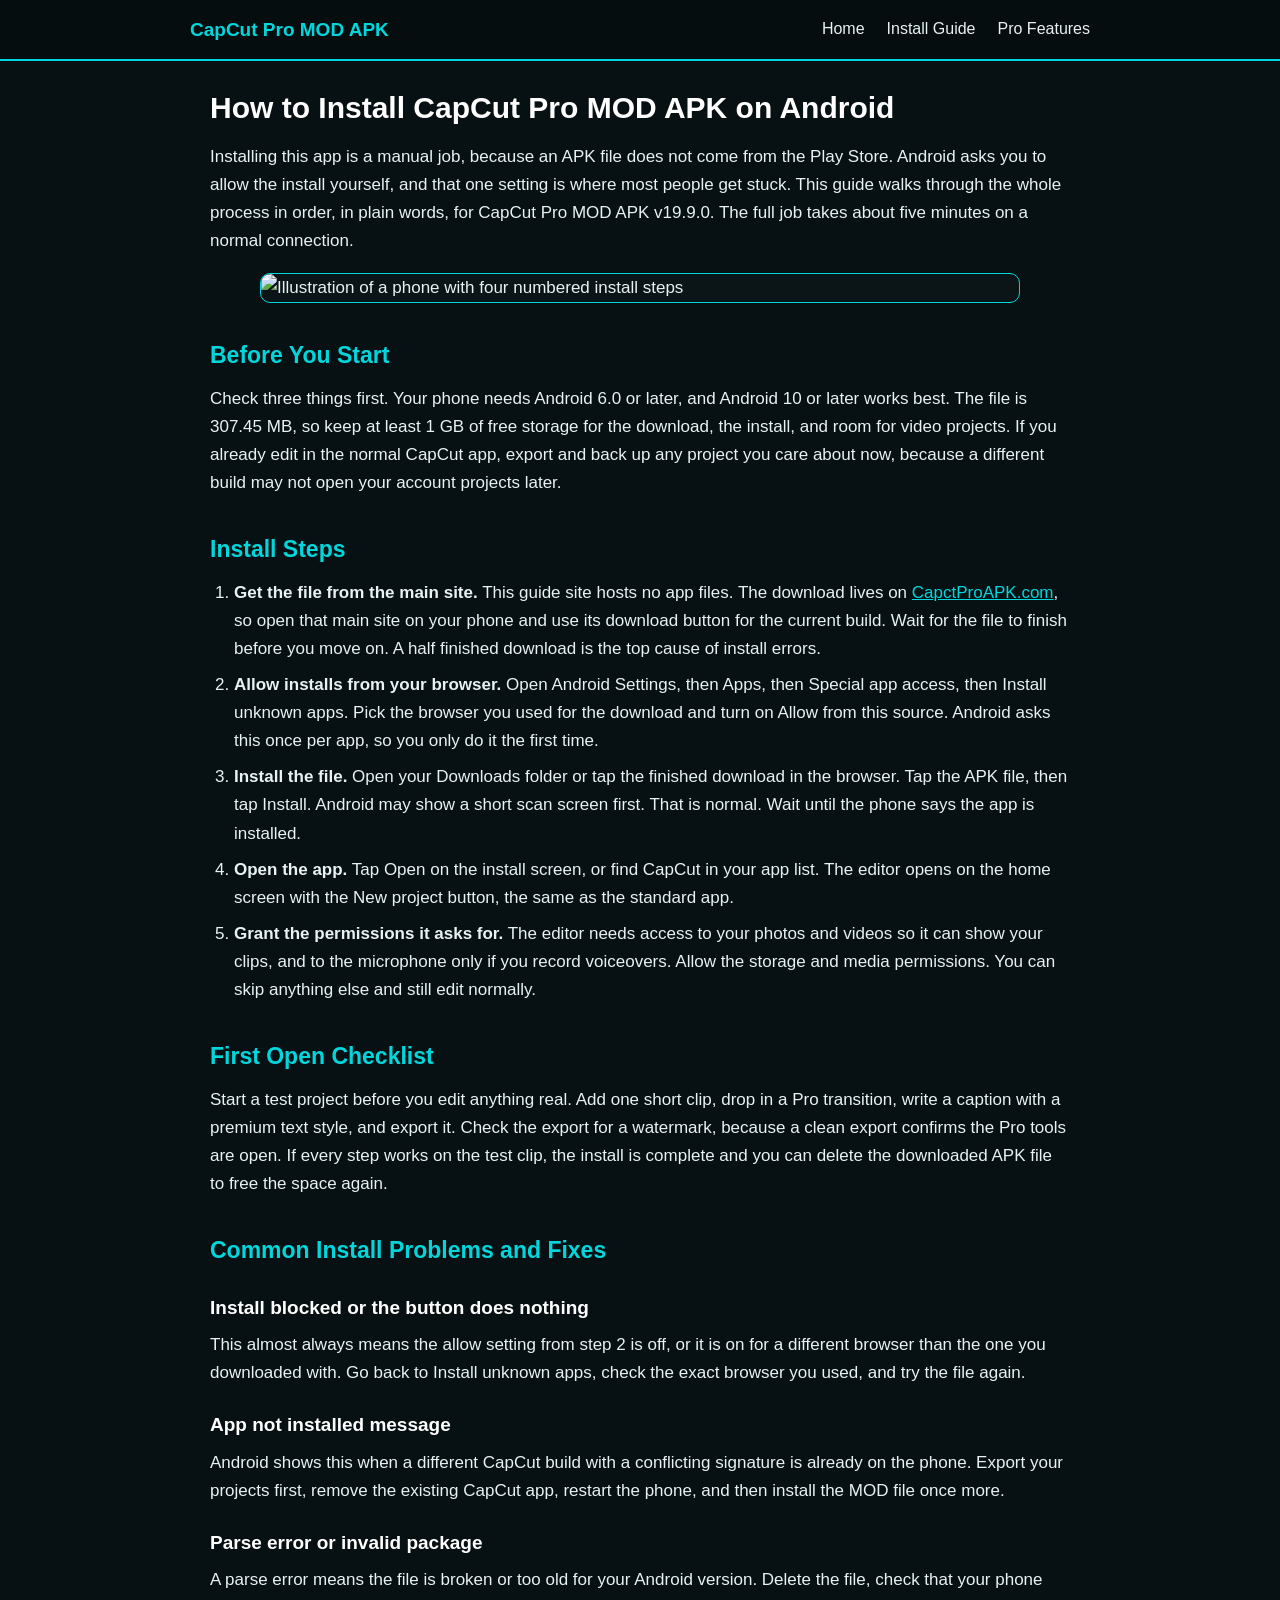
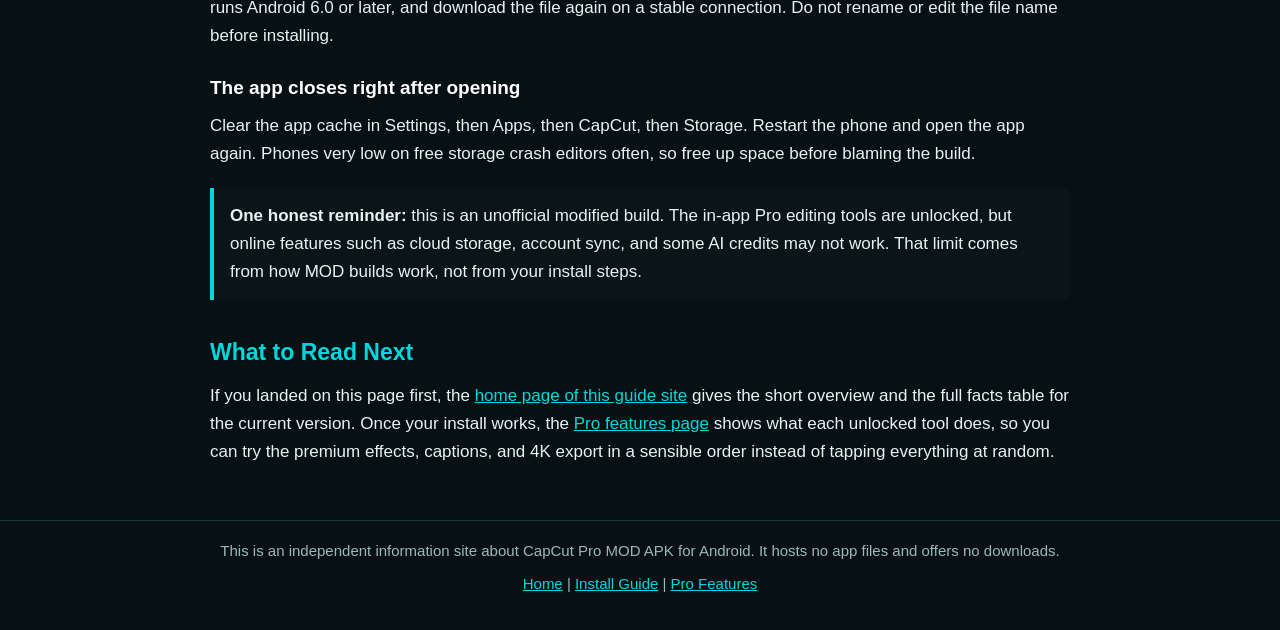
==== install-guide.html @ c8527332 "Add files via upload" ====
<!DOCTYPE html>
<html lang="en">
<head>
<meta charset="UTF-8">
<meta name="viewport" content="width=device-width, initial-scale=1.0">
<title>How to Install CapCut Pro MOD APK on Android | Step by Step Guide</title>
<meta name="description" content="Step by step instructions to install CapCut Pro MOD APK v19.9.0 on Android, plus simple fixes for the most common install problems like blocked installs and parse errors.">
<link rel="stylesheet" href="style.css">
</head>
<body>
<header>
<nav>
<span class="brand">CapCut Pro MOD APK</span>
<a href="index.html">Home</a>
<a href="install-guide.html">Install Guide</a>
<a href="pro-features.html">Pro Features</a>
</nav>
</header>
<main>
<h1>How to Install CapCut Pro MOD APK on Android</h1>
<p>Installing this app is a manual job, because an APK file does not come from the Play Store. Android asks you to allow the install yourself, and that one setting is where most people get stuck. This guide walks through the whole process in order, in plain words, for CapCut Pro MOD APK v19.9.0. The full job takes about five minutes on a normal connection.</p>
<img class="hero" src="images/install-steps.svg" alt="Illustration of a phone with four numbered install steps">
<h2>Before You Start</h2>
<p>Check three things first. Your phone needs Android 6.0 or later, and Android 10 or later works best. The file is 307.45 MB, so keep at least 1 GB of free storage for the download, the install, and room for video projects. If you already edit in the normal CapCut app, export and back up any project you care about now, because a different build may not open your account projects later.</p>
<h2>Install Steps</h2>
<ol>
<li><strong>Get the file from the main site.</strong> This guide site hosts no app files. The download lives on <a href="https://capctproapk.com/">CapctProAPK.com</a>, so open that main site on your phone and use its download button for the current build. Wait for the file to finish before you move on. A half finished download is the top cause of install errors.</li>
<li><strong>Allow installs from your browser.</strong> Open Android Settings, then Apps, then Special app access, then Install unknown apps. Pick the browser you used for the download and turn on Allow from this source. Android asks this once per app, so you only do it the first time.</li>
<li><strong>Install the file.</strong> Open your Downloads folder or tap the finished download in the browser. Tap the APK file, then tap Install. Android may show a short scan screen first. That is normal. Wait until the phone says the app is installed.</li>
<li><strong>Open the app.</strong> Tap Open on the install screen, or find CapCut in your app list. The editor opens on the home screen with the New project button, the same as the standard app.</li>
<li><strong>Grant the permissions it asks for.</strong> The editor needs access to your photos and videos so it can show your clips, and to the microphone only if you record voiceovers. Allow the storage and media permissions. You can skip anything else and still edit normally.</li>
</ol>
<h2>First Open Checklist</h2>
<p>Start a test project before you edit anything real. Add one short clip, drop in a Pro transition, write a caption with a premium text style, and export it. Check the export for a watermark, because a clean export confirms the Pro tools are open. If every step works on the test clip, the install is complete and you can delete the downloaded APK file to free the space again.</p>
<h2>Common Install Problems and Fixes</h2>
<h3>Install blocked or the button does nothing</h3>
<p>This almost always means the allow setting from step 2 is off, or it is on for a different browser than the one you downloaded with. Go back to Install unknown apps, check the exact browser you used, and try the file again.</p>
<h3>App not installed message</h3>
<p>Android shows this when a different CapCut build with a conflicting signature is already on the phone. Export your projects first, remove the existing CapCut app, restart the phone, and then install the MOD file once more.</p>
<h3>Parse error or invalid package</h3>
<p>A parse error means the file is broken or too old for your Android version. Delete the file, check that your phone runs Android 6.0 or later, and download the file again on a stable connection. Do not rename or edit the file name before installing.</p>
<h3>The app closes right after opening</h3>
<p>Clear the app cache in Settings, then Apps, then CapCut, then Storage. Restart the phone and open the app again. Phones very low on free storage crash editors often, so free up space before blaming the build.</p>
<div class="note">
<p><strong>One honest reminder:</strong> this is an unofficial modified build. The in-app Pro editing tools are unlocked, but online features such as cloud storage, account sync, and some AI credits may not work. That limit comes from how MOD builds work, not from your install steps.</p>
</div>
<h2>What to Read Next</h2>
<p>If you landed on this page first, the <a href="index.html">home page of this guide site</a> gives the short overview and the full facts table for the current version. Once your install works, the <a href="pro-features.html">Pro features page</a> shows what each unlocked tool does, so you can try the premium effects, captions, and 4K export in a sensible order instead of tapping everything at random.</p>
</main>
<footer>
<p>This is an independent information site about CapCut Pro MOD APK for Android. It hosts no app files and offers no downloads.</p>
<p><a href="index.html">Home</a> | <a href="install-guide.html">Install Guide</a> | <a href="pro-features.html">Pro Features</a></p>
</footer>
</body>
</html>
---- style.css ----
/* CapCut Pro MOD APK - simple shared stylesheet
   Dark theme with cyan accents. No external resources. */

* {
  box-sizing: border-box;
}

body {
  margin: 0;
  padding: 0;
  background-color: #071012;
  color: #e8f2f3;
  font-family: Arial, Helvetica, sans-serif;
  line-height: 1.65;
  font-size: 17px;
}

header {
  background-color: #050d0f;
  border-bottom: 2px solid #00d7dd;
  padding: 14px 20px;
}

nav {
  max-width: 900px;
  margin: 0 auto;
  display: flex;
  flex-wrap: wrap;
  gap: 10px 22px;
  align-items: center;
}

nav .brand {
  color: #00d7dd;
  font-weight: bold;
  font-size: 19px;
  margin-right: auto;
}

nav a {
  color: #e8f2f3;
  text-decoration: none;
  font-size: 16px;
}

nav a:hover,
nav a:focus {
  color: #00d7dd;
  text-decoration: underline;
}

main {
  max-width: 900px;
  margin: 0 auto;
  padding: 28px 20px 40px;
}

h1 {
  font-size: 30px;
  line-height: 1.25;
  color: #ffffff;
  margin: 0 0 16px;
}

h2 {
  font-size: 23px;
  color: #00d7dd;
  margin: 34px 0 10px;
}

h3 {
  font-size: 19px;
  color: #ffffff;
  margin: 22px 0 8px;
}

p {
  margin: 0 0 14px;
}

a {
  color: #00d7dd;
}

ul,
ol {
  margin: 0 0 16px;
  padding-left: 24px;
}

li {
  margin-bottom: 8px;
}

img.hero {
  display: block;
  width: 100%;
  max-width: 760px;
  height: auto;
  margin: 18px auto 26px;
  border: 1px solid #00d7dd;
  border-radius: 10px;
  background-color: #0b1517;
}

table {
  width: 100%;
  border-collapse: collapse;
  margin: 14px 0 22px;
  background-color: #0b1517;
}

th,
td {
  border: 1px solid #1d3a3e;
  padding: 10px 12px;
  text-align: left;
  font-size: 16px;
}

th {
  color: #00d7dd;
  width: 38%;
  font-weight: bold;
}

.note {
  background-color: #0b1517;
  border-left: 4px solid #00d7dd;
  padding: 14px 16px;
  margin: 20px 0;
  border-radius: 0 8px 8px 0;
}

.note p {
  margin: 0;
}

.faq h3 {
  margin-bottom: 4px;
}

footer {
  border-top: 1px solid #1d3a3e;
  padding: 18px 20px 26px;
  text-align: center;
  color: #9db8ba;
  font-size: 15px;
}

footer p {
  max-width: 900px;
  margin: 0 auto 8px;
}

@media (max-width: 600px) {
  body {
    font-size: 16px;
  }

  h1 {
    font-size: 25px;
  }

  h2 {
    font-size: 20px;
  }

  nav {
    gap: 8px 14px;
  }

  nav .brand {
    width: 100%;
    margin-right: 0;
  }

  main {
    padding: 20px 14px 32px;
  }

  th,
  td {
    padding: 8px;
    font-size: 15px;
  }
}
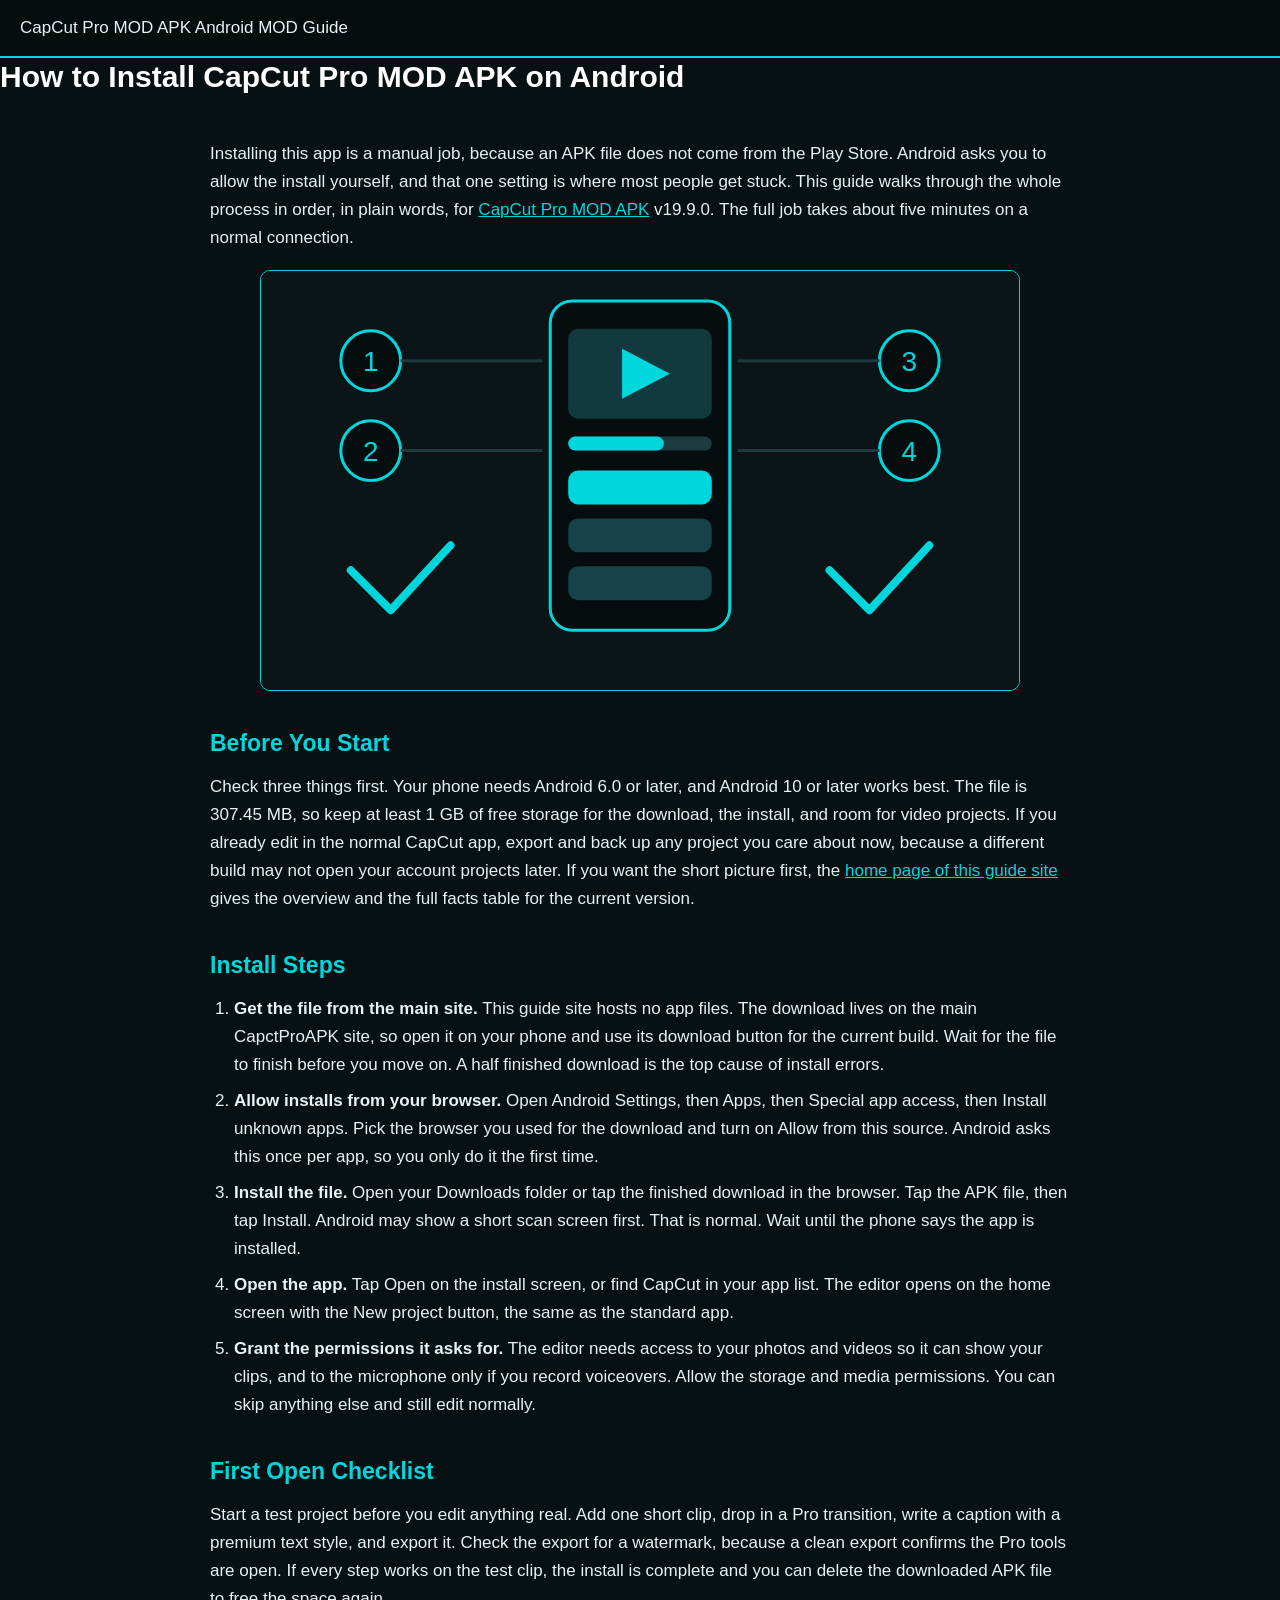
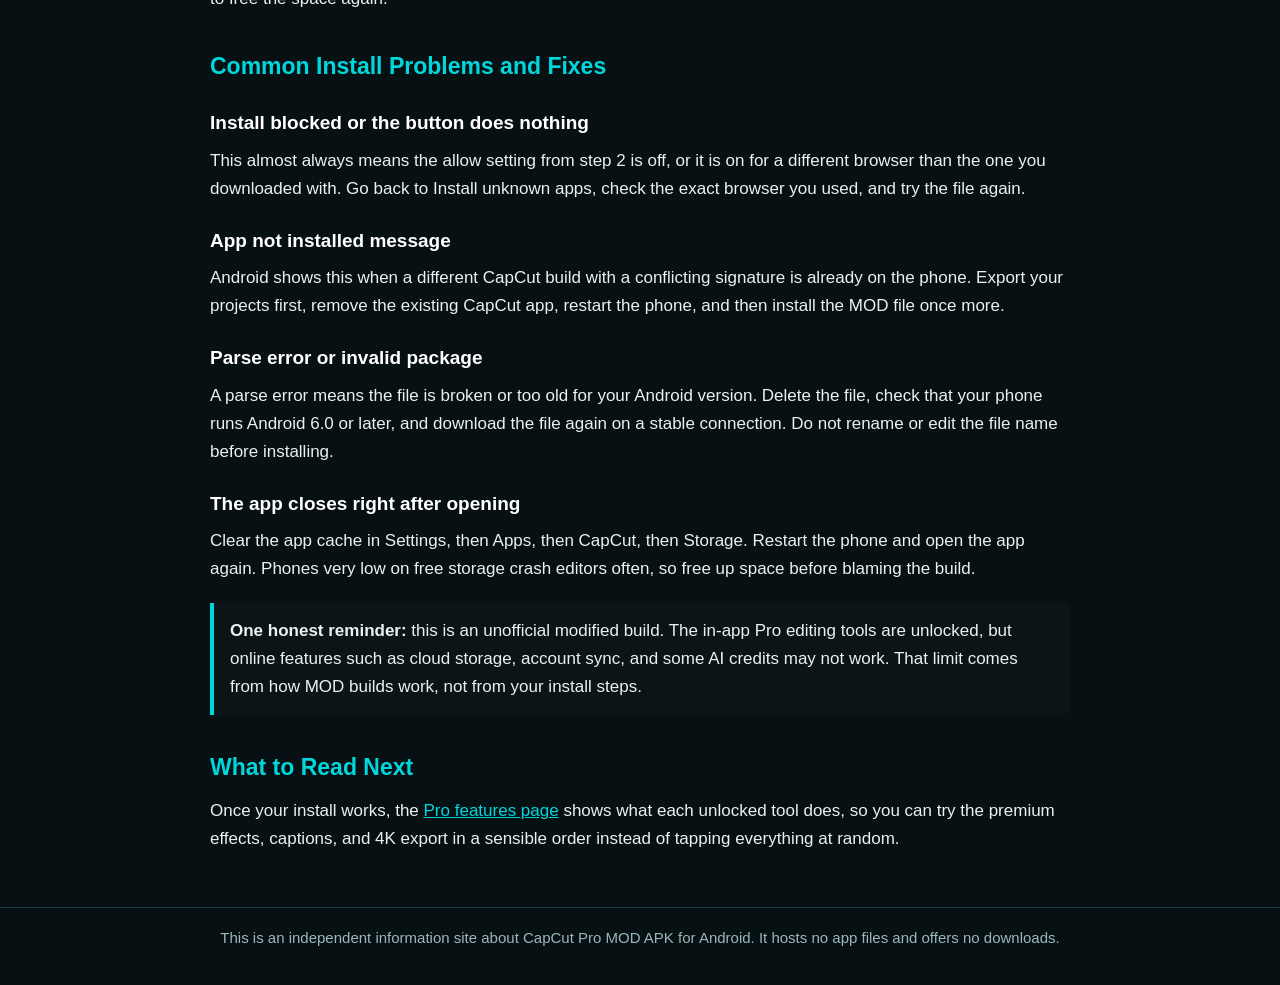
==== commit e1963fdb: "Update install-guide.html to new design" ====
--- a/install-guide.html
+++ b/install-guide.html
@@ -8,23 +8,26 @@
 <link rel="stylesheet" href="style.css">
 </head>
 <body>
-<header>
-<nav>
+<header class="topbar">
+<div class="wrap">
 <span class="brand">CapCut Pro MOD APK</span>
-<a href="index.html">Home</a>
-<a href="install-guide.html">Install Guide</a>
-<a href="pro-features.html">Pro Features</a>
-</nav>
+<span class="tag">Android MOD Guide</span>
+</div>
 </header>
+<div class="pagehead">
+<div class="wrap">
+<h1>How to Install CapCut Pro MOD APK on Android</h1>
+</div>
+</div>
 <main>
-<h1>How to Install CapCut Pro MOD APK on Android</h1>
-<p>Installing this app is a manual job, because an APK file does not come from the Play Store. Android asks you to allow the install yourself, and that one setting is where most people get stuck. This guide walks through the whole process in order, in plain words, for CapCut Pro MOD APK v19.9.0. The full job takes about five minutes on a normal connection.</p>
+<div class="wrap">
+<p>Installing this app is a manual job, because an APK file does not come from the Play Store. Android asks you to allow the install yourself, and that one setting is where most people get stuck. This guide walks through the whole process in order, in plain words, for <a href="https://capctproapk.com/">CapCut Pro MOD APK</a> v19.9.0. The full job takes about five minutes on a normal connection.</p>
 <img class="hero" src="images/install-steps.svg" alt="Illustration of a phone with four numbered install steps">
 <h2>Before You Start</h2>
-<p>Check three things first. Your phone needs Android 6.0 or later, and Android 10 or later works best. The file is 307.45 MB, so keep at least 1 GB of free storage for the download, the install, and room for video projects. If you already edit in the normal CapCut app, export and back up any project you care about now, because a different build may not open your account projects later.</p>
+<p>Check three things first. Your phone needs Android 6.0 or later, and Android 10 or later works best. The file is 307.45 MB, so keep at least 1 GB of free storage for the download, the install, and room for video projects. If you already edit in the normal CapCut app, export and back up any project you care about now, because a different build may not open your account projects later. If you want the short picture first, the <a href="index.html">home page of this guide site</a> gives the overview and the full facts table for the current version.</p>
 <h2>Install Steps</h2>
-<ol>
-<li><strong>Get the file from the main site.</strong> This guide site hosts no app files. The download lives on <a href="https://capctproapk.com/">CapctProAPK.com</a>, so open that main site on your phone and use its download button for the current build. Wait for the file to finish before you move on. A half finished download is the top cause of install errors.</li>
+<ol class="steps">
+<li><strong>Get the file from the main site.</strong> This guide site hosts no app files. The download lives on the main CapctProAPK site, so open it on your phone and use its download button for the current build. Wait for the file to finish before you move on. A half finished download is the top cause of install errors.</li>
 <li><strong>Allow installs from your browser.</strong> Open Android Settings, then Apps, then Special app access, then Install unknown apps. Pick the browser you used for the download and turn on Allow from this source. Android asks this once per app, so you only do it the first time.</li>
 <li><strong>Install the file.</strong> Open your Downloads folder or tap the finished download in the browser. Tap the APK file, then tap Install. Android may show a short scan screen first. That is normal. Wait until the phone says the app is installed.</li>
 <li><strong>Open the app.</strong> Tap Open on the install screen, or find CapCut in your app list. The editor opens on the home screen with the New project button, the same as the standard app.</li>
@@ -45,11 +48,13 @@
 <p><strong>One honest reminder:</strong> this is an unofficial modified build. The in-app Pro editing tools are unlocked, but online features such as cloud storage, account sync, and some AI credits may not work. That limit comes from how MOD builds work, not from your install steps.</p>
 </div>
 <h2>What to Read Next</h2>
-<p>If you landed on this page first, the <a href="index.html">home page of this guide site</a> gives the short overview and the full facts table for the current version. Once your install works, the <a href="pro-features.html">Pro features page</a> shows what each unlocked tool does, so you can try the premium effects, captions, and 4K export in a sensible order instead of tapping everything at random.</p>
+<p>Once your install works, the <a href="pro-features.html">Pro features page</a> shows what each unlocked tool does, so you can try the premium effects, captions, and 4K export in a sensible order instead of tapping everything at random.</p>
+</div>
 </main>
 <footer>
+<div class="wrap">
 <p>This is an independent information site about CapCut Pro MOD APK for Android. It hosts no app files and offers no downloads.</p>
-<p><a href="index.html">Home</a> | <a href="install-guide.html">Install Guide</a> | <a href="pro-features.html">Pro Features</a></p>
+</div>
 </footer>
 </body>
 </html>
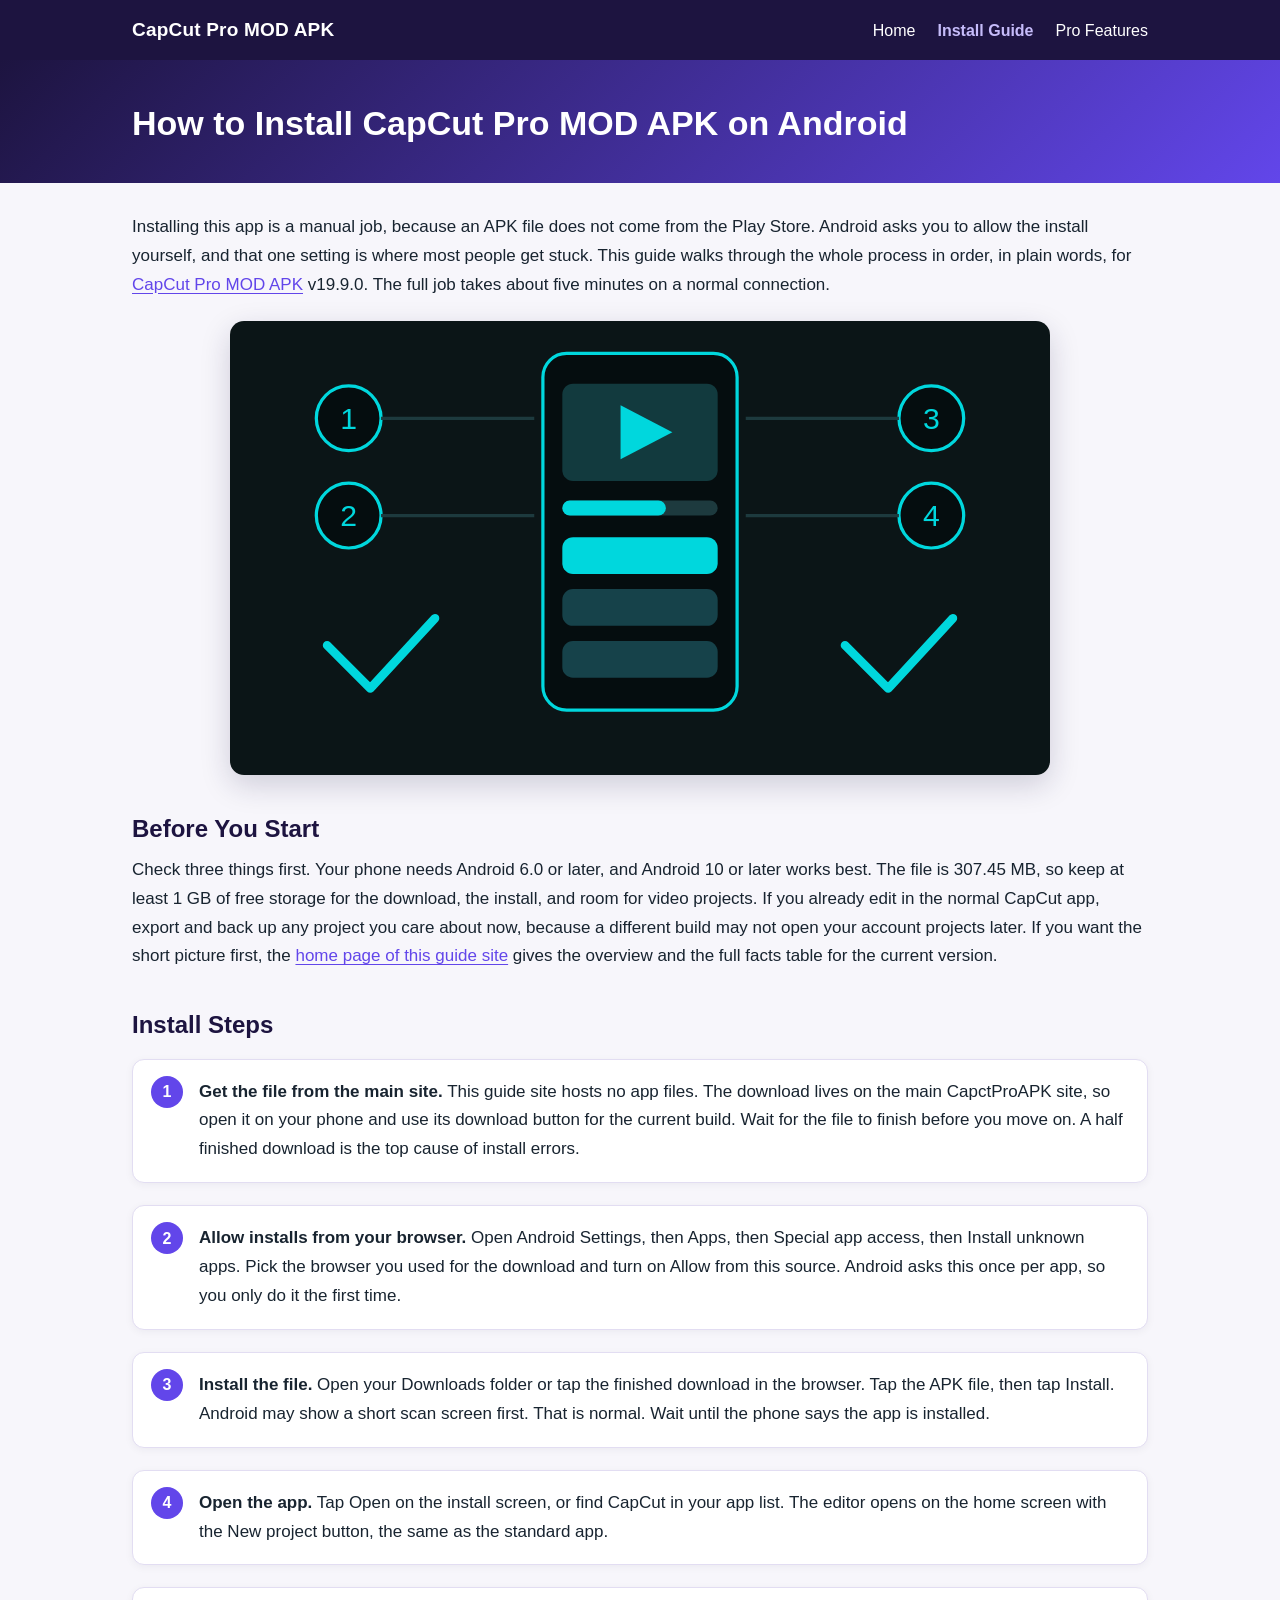
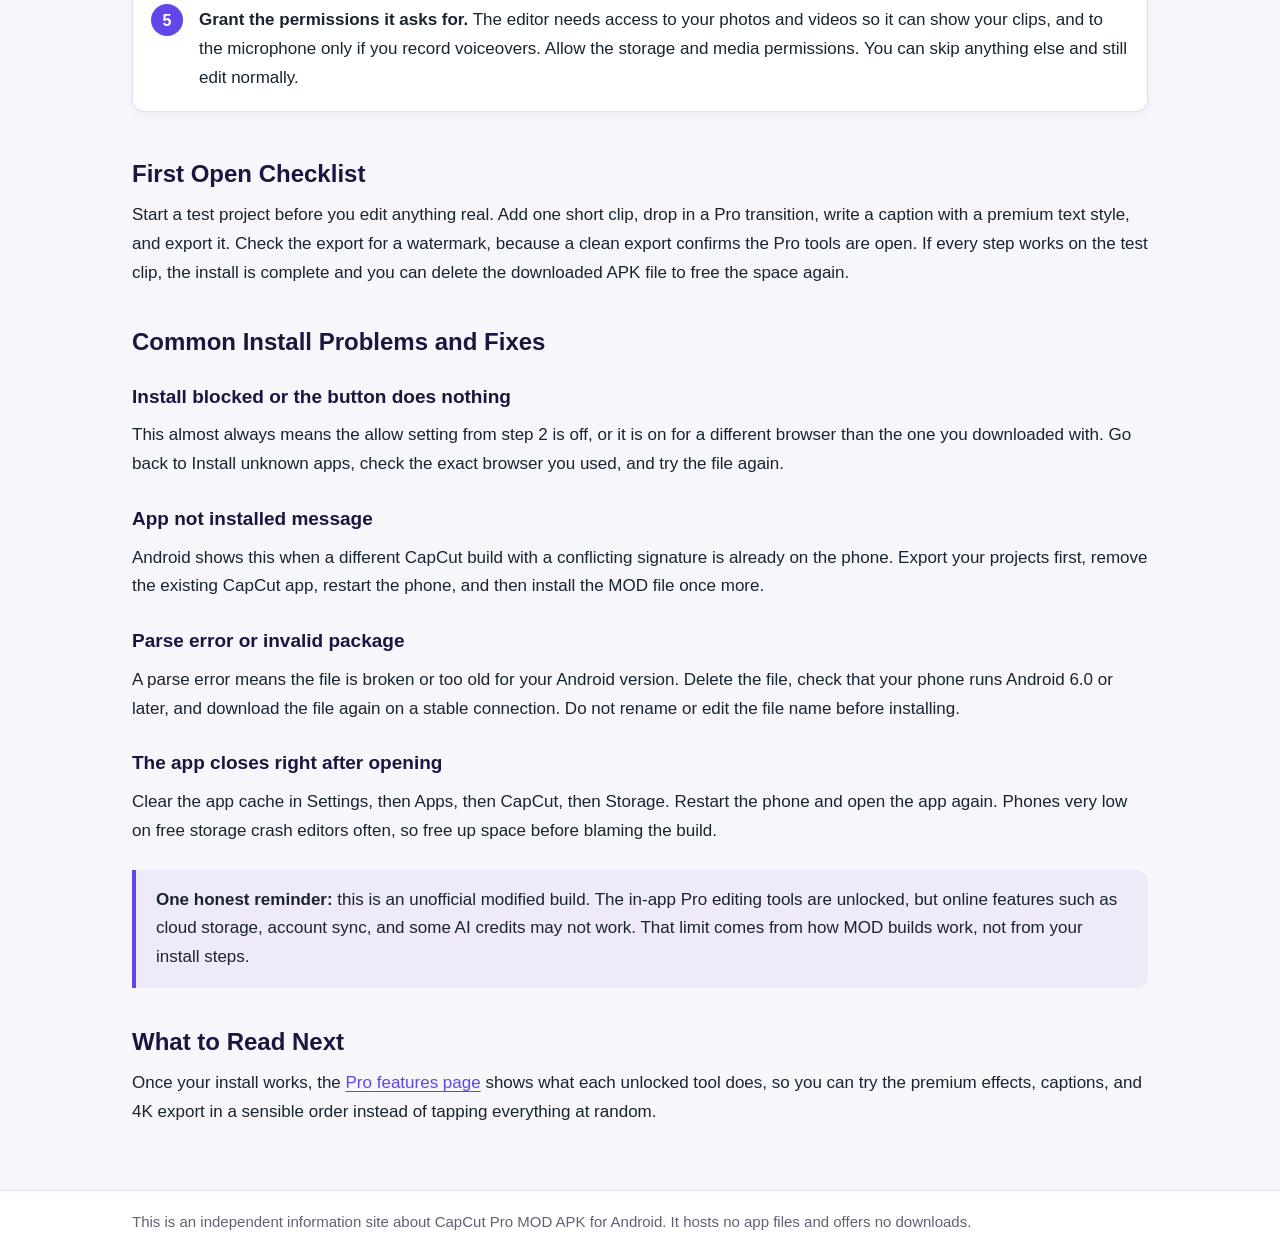
==== commit 1219f747: "Update site pages with SEO menu and canonical tags, add sitemap and robots, use recolored indigo/vio" ====
--- a/install-guide.html
+++ b/install-guide.html
@@ -6,12 +6,48 @@
 <title>How to Install CapCut Pro MOD APK on Android | Step by Step Guide</title>
 <meta name="description" content="Step by step instructions to install CapCut Pro MOD APK v19.9.0 on Android, plus simple fixes for the most common install problems like blocked installs and parse errors.">
 <link rel="stylesheet" href="style.css">
+<link rel="canonical" href="https://davis303.github.io/capcut-pro-mod-apk/install-guide.html">
+<meta name="robots" content="index, follow">
+<meta property="og:type" content="article">
+<meta property="og:title" content="How to Install CapCut Pro MOD APK on Android | Step by Step Guide">
+<meta property="og:description" content="Step by step instructions to install CapCut Pro MOD APK v19.9.0 on Android, plus simple fixes for the most common install problems like blocked installs and parse errors.">
+<meta property="og:url" content="https://davis303.github.io/capcut-pro-mod-apk/install-guide.html">
+<script type="application/ld+json">
+{
+  "@context": "https://schema.org",
+  "@graph": [
+    {
+      "@type": "BreadcrumbList",
+      "itemListElement": [
+        { "@type": "ListItem", "position": 1, "name": "Home", "item": "https://davis303.github.io/capcut-pro-mod-apk/" },
+        { "@type": "ListItem", "position": 2, "name": "Install Guide", "item": "https://davis303.github.io/capcut-pro-mod-apk/install-guide.html" }
+      ]
+    },
+    {
+      "@type": "HowTo",
+      "name": "How to Install CapCut Pro MOD APK on Android",
+      "description": "Step by step instructions to install CapCut Pro MOD APK v19.9.0 on Android.",
+      "step": [
+        { "@type": "HowToStep", "name": "Get the file from the main site", "text": "Open the main CapctProAPK site on your phone and use its download button for the current build. Wait for the file to finish downloading before you move on." },
+        { "@type": "HowToStep", "name": "Allow installs from your browser", "text": "Open Android Settings, then Apps, then Special app access, then Install unknown apps. Pick the browser you used for the download and turn on Allow from this source." },
+        { "@type": "HowToStep", "name": "Install the file", "text": "Open your Downloads folder or tap the finished download in the browser. Tap the APK file, then tap Install, and wait until the phone says the app is installed." },
+        { "@type": "HowToStep", "name": "Open the app", "text": "Tap Open on the install screen, or find CapCut in your app list. The editor opens on the home screen with the New project button." },
+        { "@type": "HowToStep", "name": "Grant the permissions it asks for", "text": "Allow the storage and media permissions so the editor can show your photos and videos, and the microphone only if you record voiceovers." }
+      ]
+    }
+  ]
+}
+</script>
 </head>
 <body>
 <header class="topbar">
 <div class="wrap">
 <span class="brand">CapCut Pro MOD APK</span>
-<span class="tag">Android MOD Guide</span>
+<nav class="main-nav">
+<a href="index.html">Home</a>
+<a href="install-guide.html" class="active" aria-current="page">Install Guide</a>
+<a href="pro-features.html">Pro Features</a>
+</nav>
 </div>
 </header>
 <div class="pagehead">
--- a/style.css
+++ b/style.css
@@ -1,5 +1,17 @@
-/* CapCut Pro MOD APK - simple shared stylesheet
-   Dark theme with cyan accents. No external resources. */
+/* CapCut Pro MOD APK guide site - professional light theme.
+   No external fonts, scripts or resources. */
+
+:root {
+  --ink: #182430;
+  --muted: #655e75;
+  --accent: #6246ea;
+  --accent-dark: #4a32b8;
+  --band: #1d1440;
+  --line: #e2ddf2;
+  --card: #ffffff;
+  --bg: #f7f6fb;
+  --tint: #efeafa;
+}
 
 * {
   box-sizing: border-box;
@@ -7,129 +19,222 @@
 
 body {
   margin: 0;
-  padding: 0;
-  background-color: #071012;
-  color: #e8f2f3;
-  font-family: Arial, Helvetica, sans-serif;
-  line-height: 1.65;
+  background-color: var(--bg);
+  color: var(--ink);
+  font-family: -apple-system, BlinkMacSystemFont, "Segoe UI", Roboto, Helvetica, Arial, sans-serif;
   font-size: 17px;
-}
-
-header {
-  background-color: #050d0f;
-  border-bottom: 2px solid #00d7dd;
-  padding: 14px 20px;
-}
-
-nav {
-  max-width: 900px;
+  line-height: 1.7;
+}
+
+.wrap {
+  max-width: 1060px;
   margin: 0 auto;
+  padding: 0 22px;
+}
+
+.topbar {
+  background-color: var(--band);
+  color: #ffffff;
+}
+
+.topbar .wrap {
   display: flex;
-  flex-wrap: wrap;
-  gap: 10px 22px;
   align-items: center;
-}
-
-nav .brand {
-  color: #00d7dd;
-  font-weight: bold;
+  gap: 14px;
+  padding-top: 14px;
+  padding-bottom: 14px;
+}
+
+.brand {
+  font-weight: 700;
   font-size: 19px;
-  margin-right: auto;
-}
-
-nav a {
-  color: #e8f2f3;
+  letter-spacing: 0.2px;
+}
+
+.main-nav {
+  margin-left: auto;
+  display: flex;
+  gap: 22px;
+}
+
+.main-nav a {
+  color: #ffffff;
   text-decoration: none;
   font-size: 16px;
 }
 
-nav a:hover,
-nav a:focus {
-  color: #00d7dd;
+.main-nav a:hover,
+.main-nav a:focus {
+  color: #c6bcfa;
   text-decoration: underline;
 }
 
-main {
-  max-width: 900px;
-  margin: 0 auto;
-  padding: 28px 20px 40px;
+.main-nav a.active {
+  color: #c6bcfa;
+  font-weight: 700;
+}
+
+.pagehead {
+  background: linear-gradient(135deg, #1d1440 0%, #6246ea 100%);
+  color: #ffffff;
+}
+
+.pagehead .wrap {
+  padding-top: 42px;
+  padding-bottom: 38px;
 }
 
 h1 {
-  font-size: 30px;
+  margin: 0;
+  font-size: 34px;
   line-height: 1.25;
-  color: #ffffff;
-  margin: 0 0 16px;
+  font-weight: 800;
+}
+
+main .wrap {
+  padding-top: 30px;
+  padding-bottom: 48px;
 }
 
 h2 {
-  font-size: 23px;
-  color: #00d7dd;
-  margin: 34px 0 10px;
+  font-size: 24px;
+  line-height: 1.3;
+  color: var(--band);
+  margin: 38px 0 12px;
 }
 
 h3 {
   font-size: 19px;
-  color: #ffffff;
-  margin: 22px 0 8px;
+  color: var(--band);
+  margin: 24px 0 8px;
 }
 
 p {
-  margin: 0 0 14px;
+  margin: 0 0 15px;
 }
 
 a {
-  color: #00d7dd;
-}
-
-ul,
-ol {
-  margin: 0 0 16px;
-  padding-left: 24px;
-}
-
-li {
-  margin-bottom: 8px;
+  color: var(--accent);
+  text-decoration: underline;
+  text-underline-offset: 3px;
+}
+
+a:hover,
+a:focus {
+  color: var(--accent-dark);
 }
 
 img.hero {
   display: block;
   width: 100%;
-  max-width: 760px;
+  max-width: 820px;
   height: auto;
-  margin: 18px auto 26px;
-  border: 1px solid #00d7dd;
-  border-radius: 10px;
-  background-color: #0b1517;
+  margin: 22px auto 10px;
+  border-radius: 14px;
+  background-color: #ffffff;
+  box-shadow: 0 10px 30px rgba(29, 20, 64, 0.18);
+}
+
+ul.cards {
+  list-style: none;
+  margin: 18px 0 20px;
+  padding: 0;
+  display: grid;
+  grid-template-columns: repeat(auto-fit, minmax(230px, 1fr));
+  gap: 14px;
+}
+
+ul.cards li {
+  background-color: var(--card);
+  border: 1px solid var(--line);
+  border-radius: 12px;
+  padding: 16px 18px;
+  box-shadow: 0 2px 8px rgba(29, 20, 64, 0.05);
+}
+
+ol.steps {
+  list-style: none;
+  counter-reset: step;
+  margin: 18px 0;
+  padding: 0;
+  display: grid;
+  gap: 14px;
+}
+
+ol.steps li {
+  counter-increment: step;
+  position: relative;
+  background-color: var(--card);
+  border: 1px solid var(--line);
+  border-radius: 12px;
+  padding: 18px 20px 18px 66px;
+  box-shadow: 0 2px 8px rgba(29, 20, 64, 0.05);
+}
+
+ol.steps li::before {
+  content: counter(step);
+  position: absolute;
+  left: 18px;
+  top: 16px;
+  width: 32px;
+  height: 32px;
+  border-radius: 50%;
+  background-color: var(--accent);
+  color: #ffffff;
+  font-weight: 700;
+  font-size: 16px;
+  display: flex;
+  align-items: center;
+  justify-content: center;
+}
+
+ul {
+  margin: 0 0 16px;
+  padding-left: 24px;
+}
+
+li {
+  margin-bottom: 8px;
 }
 
 table {
   width: 100%;
-  border-collapse: collapse;
-  margin: 14px 0 22px;
-  background-color: #0b1517;
+  border-collapse: separate;
+  border-spacing: 0;
+  background-color: var(--card);
+  border: 1px solid var(--line);
+  border-radius: 12px;
+  overflow: hidden;
+  margin: 16px 0 20px;
+  box-shadow: 0 2px 8px rgba(29, 20, 64, 0.05);
 }
 
 th,
 td {
-  border: 1px solid #1d3a3e;
-  padding: 10px 12px;
+  padding: 12px 16px;
   text-align: left;
   font-size: 16px;
+  border-bottom: 1px solid var(--line);
+}
+
+tr:last-child th,
+tr:last-child td {
+  border-bottom: none;
 }
 
 th {
-  color: #00d7dd;
-  width: 38%;
-  font-weight: bold;
+  width: 36%;
+  color: var(--band);
+  background-color: var(--tint);
+  font-weight: 700;
 }
 
 .note {
-  background-color: #0b1517;
-  border-left: 4px solid #00d7dd;
-  padding: 14px 16px;
-  margin: 20px 0;
-  border-radius: 0 8px 8px 0;
+  background-color: var(--tint);
+  border-left: 4px solid var(--accent);
+  border-radius: 0 12px 12px 0;
+  padding: 16px 20px;
+  margin: 24px 0;
 }
 
 .note p {
@@ -137,51 +242,68 @@
 }
 
 .faq h3 {
-  margin-bottom: 4px;
+  margin-bottom: 2px;
 }
 
 footer {
-  border-top: 1px solid #1d3a3e;
-  padding: 18px 20px 26px;
-  text-align: center;
-  color: #9db8ba;
+  background-color: #ffffff;
+  border-top: 1px solid var(--line);
+  color: var(--muted);
   font-size: 15px;
 }
 
+footer .wrap {
+  padding-top: 18px;
+  padding-bottom: 24px;
+}
+
 footer p {
-  max-width: 900px;
-  margin: 0 auto 8px;
-}
-
-@media (max-width: 600px) {
+  margin: 0;
+}
+
+@media (max-width: 640px) {
   body {
     font-size: 16px;
   }
 
   h1 {
-    font-size: 25px;
+    font-size: 27px;
   }
 
   h2 {
-    font-size: 20px;
-  }
-
-  nav {
-    gap: 8px 14px;
-  }
-
-  nav .brand {
+    font-size: 21px;
+  }
+
+  .pagehead .wrap {
+    padding-top: 30px;
+    padding-bottom: 26px;
+  }
+
+  .topbar .wrap {
+    flex-wrap: wrap;
+  }
+
+  .main-nav {
+    margin-left: 0;
     width: 100%;
-    margin-right: 0;
-  }
-
-  main {
-    padding: 20px 14px 32px;
+    gap: 16px;
+  }
+
+  .main-nav a {
+    font-size: 15px;
+  }
+
+  th {
+    width: 42%;
   }
 
   th,
   td {
-    padding: 8px;
+    padding: 10px 12px;
     font-size: 15px;
   }
-}
+
+  ol.steps li {
+    padding-left: 58px;
+  }
+}
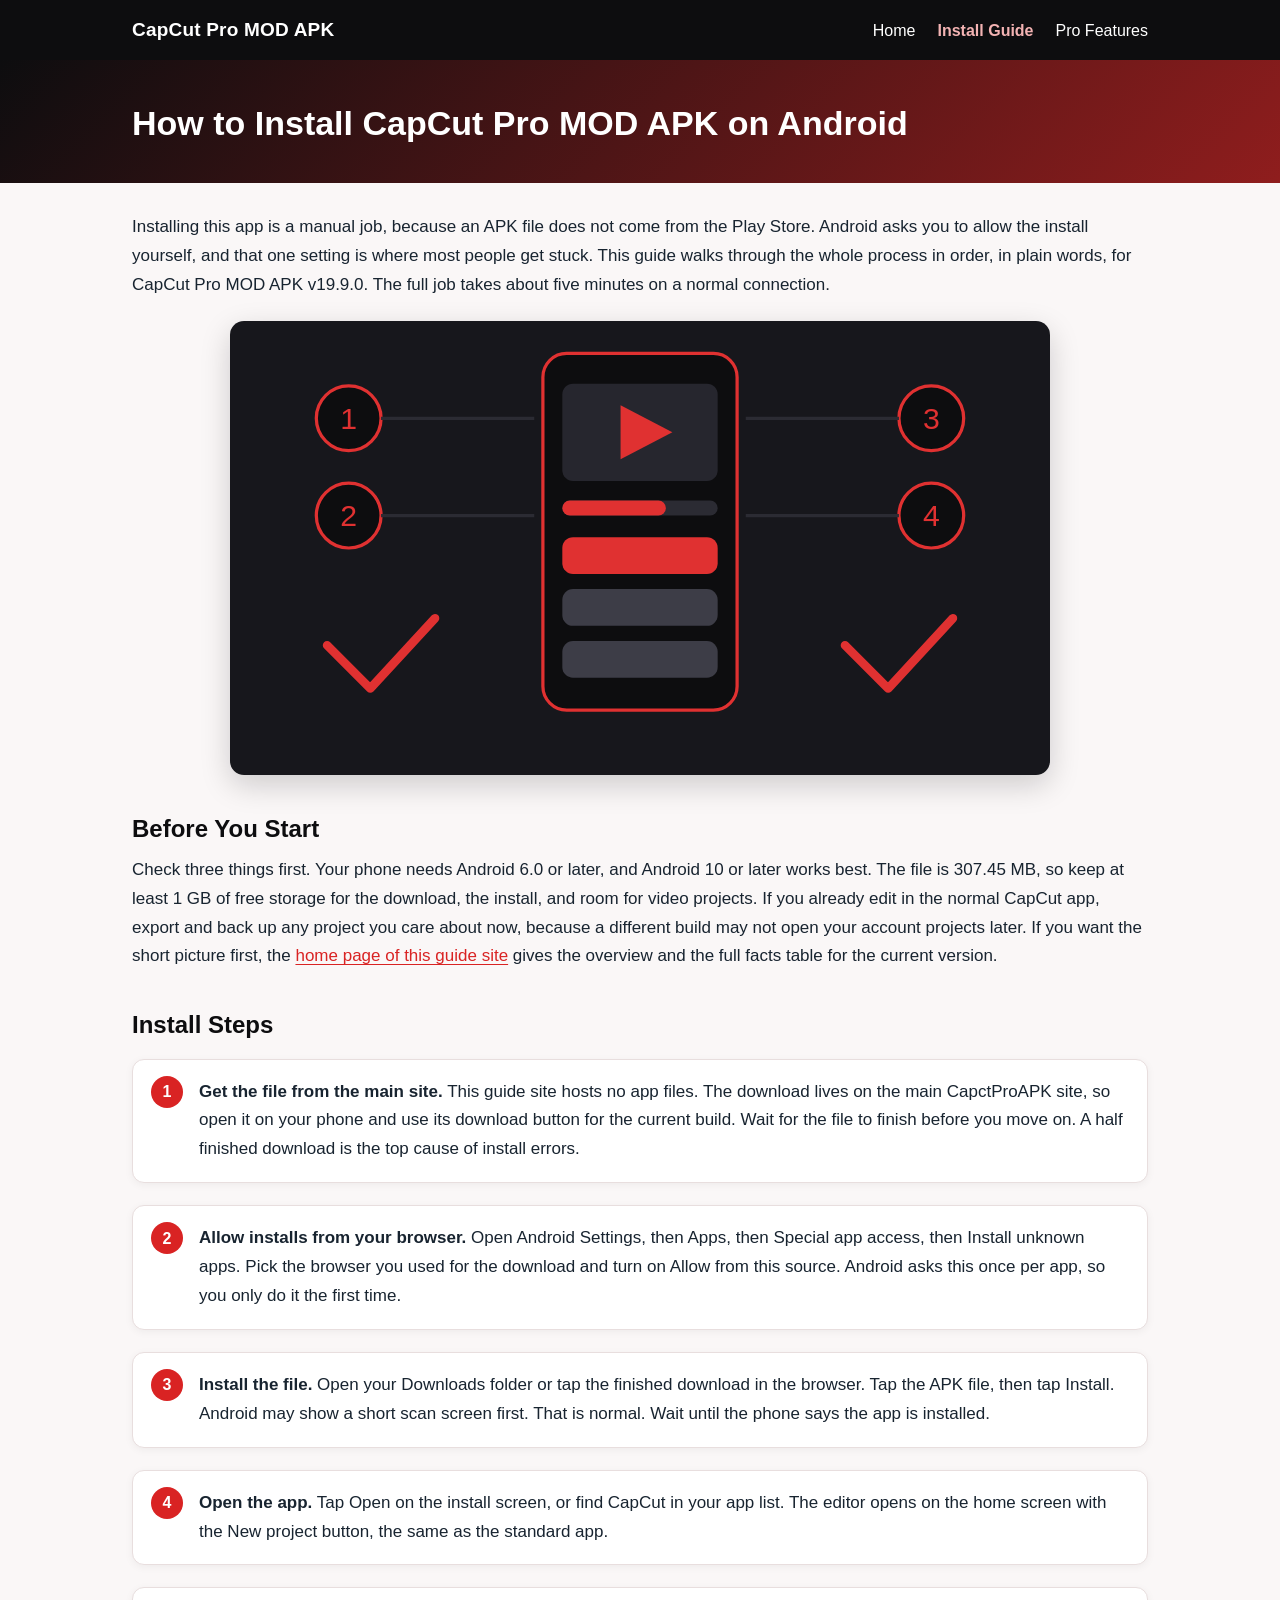
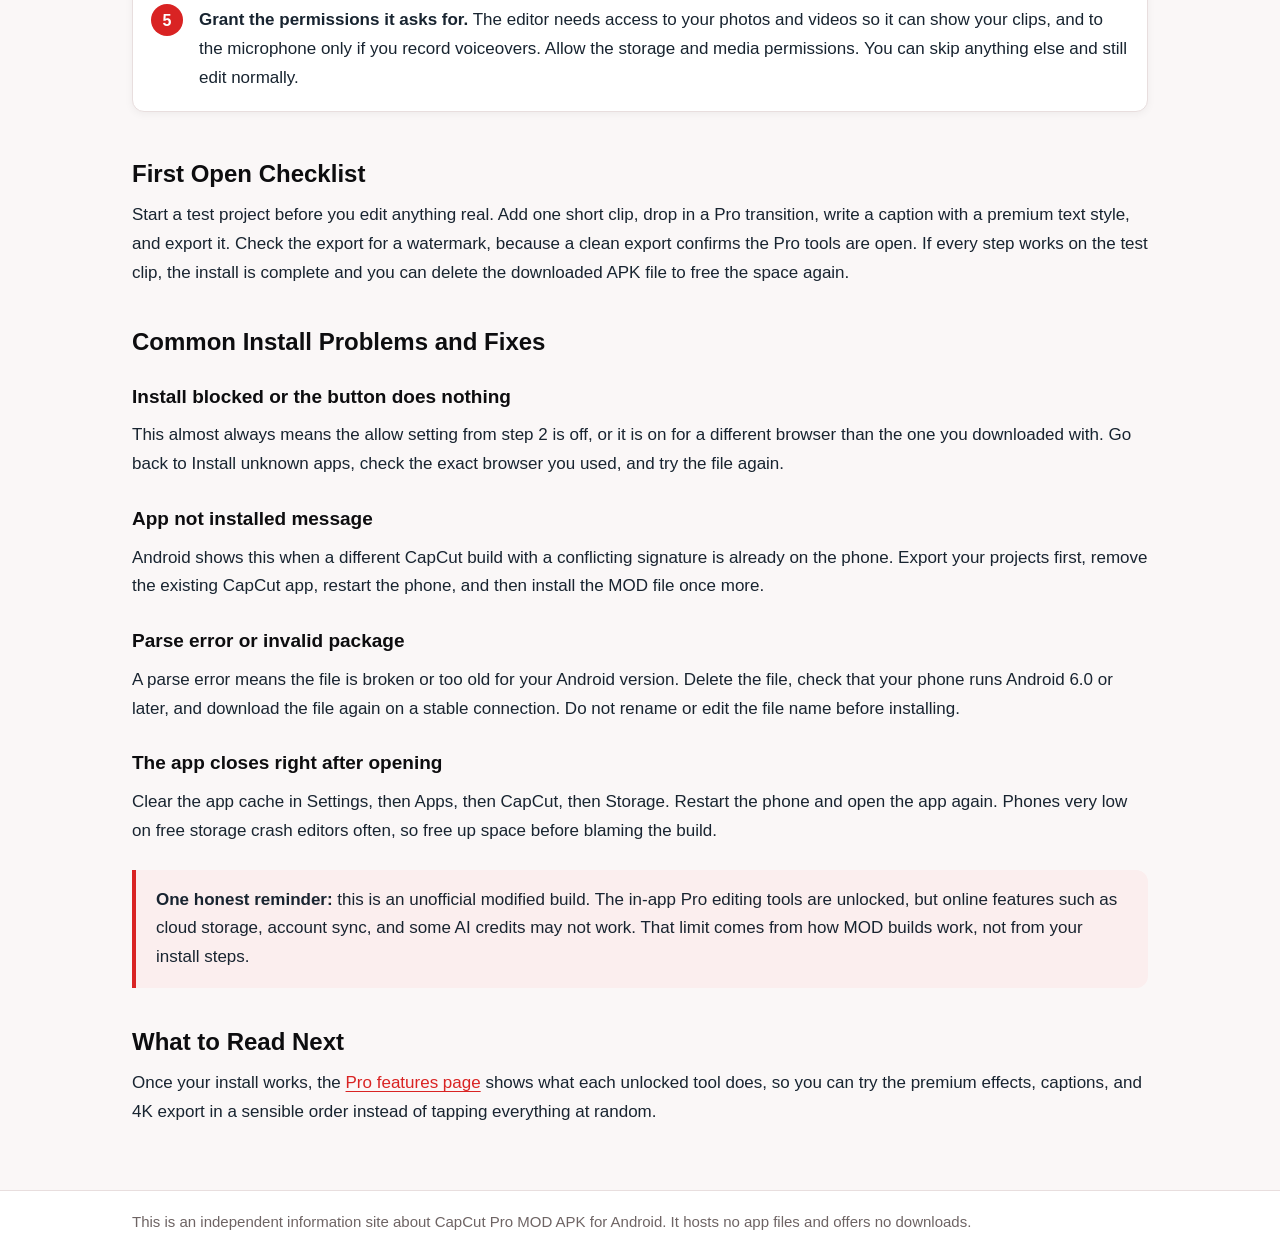
==== commit 998af90f: "Remove capctproapk.com link from first paragraphs of install-guide and pro-features; main site link " ====
--- a/install-guide.html
+++ b/install-guide.html
@@ -57,7 +57,7 @@
 </div>
 <main>
 <div class="wrap">
-<p>Installing this app is a manual job, because an APK file does not come from the Play Store. Android asks you to allow the install yourself, and that one setting is where most people get stuck. This guide walks through the whole process in order, in plain words, for <a href="https://capctproapk.com/">CapCut Pro MOD APK</a> v19.9.0. The full job takes about five minutes on a normal connection.</p>
+<p>Installing this app is a manual job, because an APK file does not come from the Play Store. Android asks you to allow the install yourself, and that one setting is where most people get stuck. This guide walks through the whole process in order, in plain words, for CapCut Pro MOD APK v19.9.0. The full job takes about five minutes on a normal connection.</p>
 <img class="hero" src="images/install-steps.svg" alt="Illustration of a phone with four numbered install steps">
 <h2>Before You Start</h2>
 <p>Check three things first. Your phone needs Android 6.0 or later, and Android 10 or later works best. The file is 307.45 MB, so keep at least 1 GB of free storage for the download, the install, and room for video projects. If you already edit in the normal CapCut app, export and back up any project you care about now, because a different build may not open your account projects later. If you want the short picture first, the <a href="index.html">home page of this guide site</a> gives the overview and the full facts table for the current version.</p>
--- a/style.css
+++ b/style.css
@@ -3,14 +3,14 @@
 
 :root {
   --ink: #182430;
-  --muted: #655e75;
-  --accent: #6246ea;
-  --accent-dark: #4a32b8;
-  --band: #1d1440;
-  --line: #e2ddf2;
+  --muted: #6e6464;
+  --accent: #d92323;
+  --accent-dark: #a61e1e;
+  --band: #0d0d0f;
+  --line: #e8dede;
   --card: #ffffff;
-  --bg: #f7f6fb;
-  --tint: #efeafa;
+  --bg: #faf7f7;
+  --tint: #fbeeee;
 }
 
 * {
@@ -65,17 +65,17 @@
 
 .main-nav a:hover,
 .main-nav a:focus {
-  color: #c6bcfa;
+  color: #f3b3b3;
   text-decoration: underline;
 }
 
 .main-nav a.active {
-  color: #c6bcfa;
+  color: #f3b3b3;
   font-weight: 700;
 }
 
 .pagehead {
-  background: linear-gradient(135deg, #1d1440 0%, #6246ea 100%);
+  background: linear-gradient(135deg, #0d0d0f 0%, #8f1d1d 100%);
   color: #ffffff;
 }
 
@@ -132,7 +132,7 @@
   margin: 22px auto 10px;
   border-radius: 14px;
   background-color: #ffffff;
-  box-shadow: 0 10px 30px rgba(29, 20, 64, 0.18);
+  box-shadow: 0 10px 30px rgba(13, 13, 15, 0.18);
 }
 
 ul.cards {
@@ -149,7 +149,7 @@
   border: 1px solid var(--line);
   border-radius: 12px;
   padding: 16px 18px;
-  box-shadow: 0 2px 8px rgba(29, 20, 64, 0.05);
+  box-shadow: 0 2px 8px rgba(13, 13, 15, 0.05);
 }
 
 ol.steps {
@@ -168,7 +168,7 @@
   border: 1px solid var(--line);
   border-radius: 12px;
   padding: 18px 20px 18px 66px;
-  box-shadow: 0 2px 8px rgba(29, 20, 64, 0.05);
+  box-shadow: 0 2px 8px rgba(13, 13, 15, 0.05);
 }
 
 ol.steps li::before {
@@ -206,7 +206,7 @@
   border-radius: 12px;
   overflow: hidden;
   margin: 16px 0 20px;
-  box-shadow: 0 2px 8px rgba(29, 20, 64, 0.05);
+  box-shadow: 0 2px 8px rgba(13, 13, 15, 0.05);
 }
 
 th,
